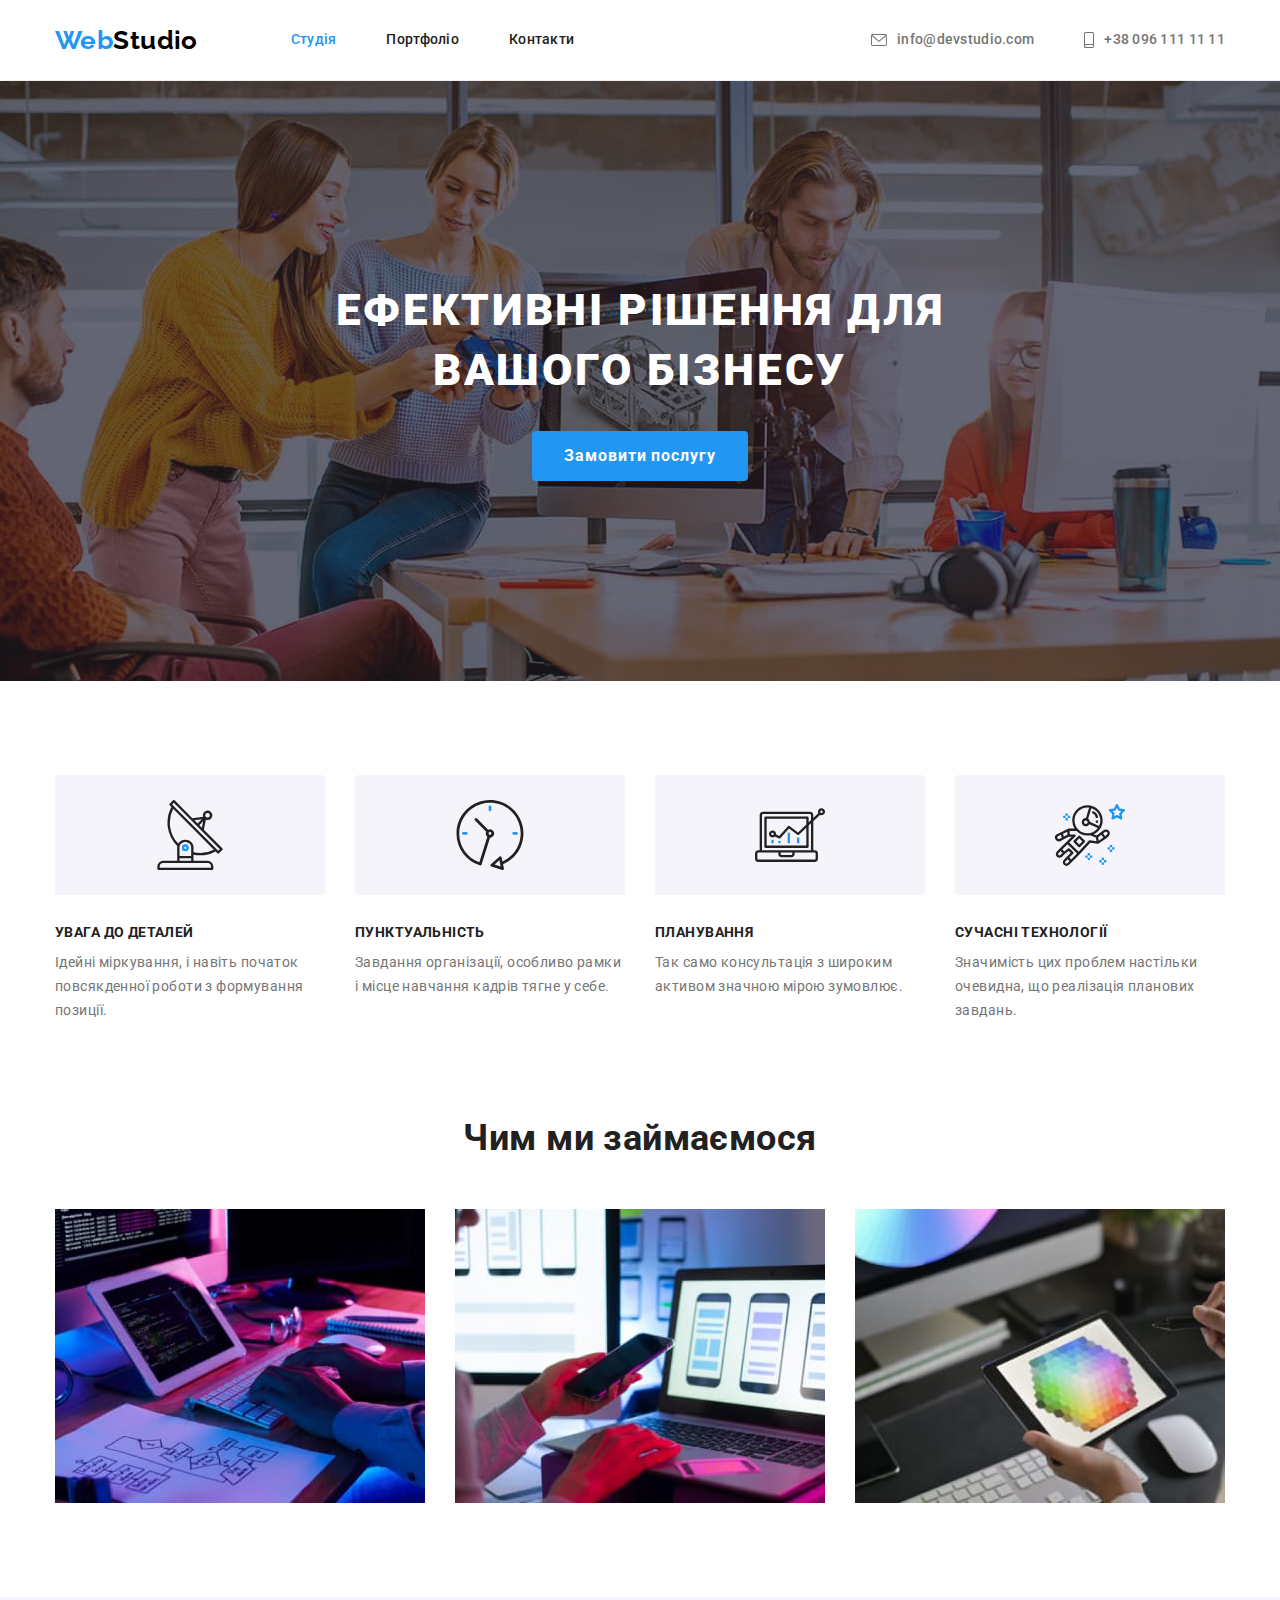
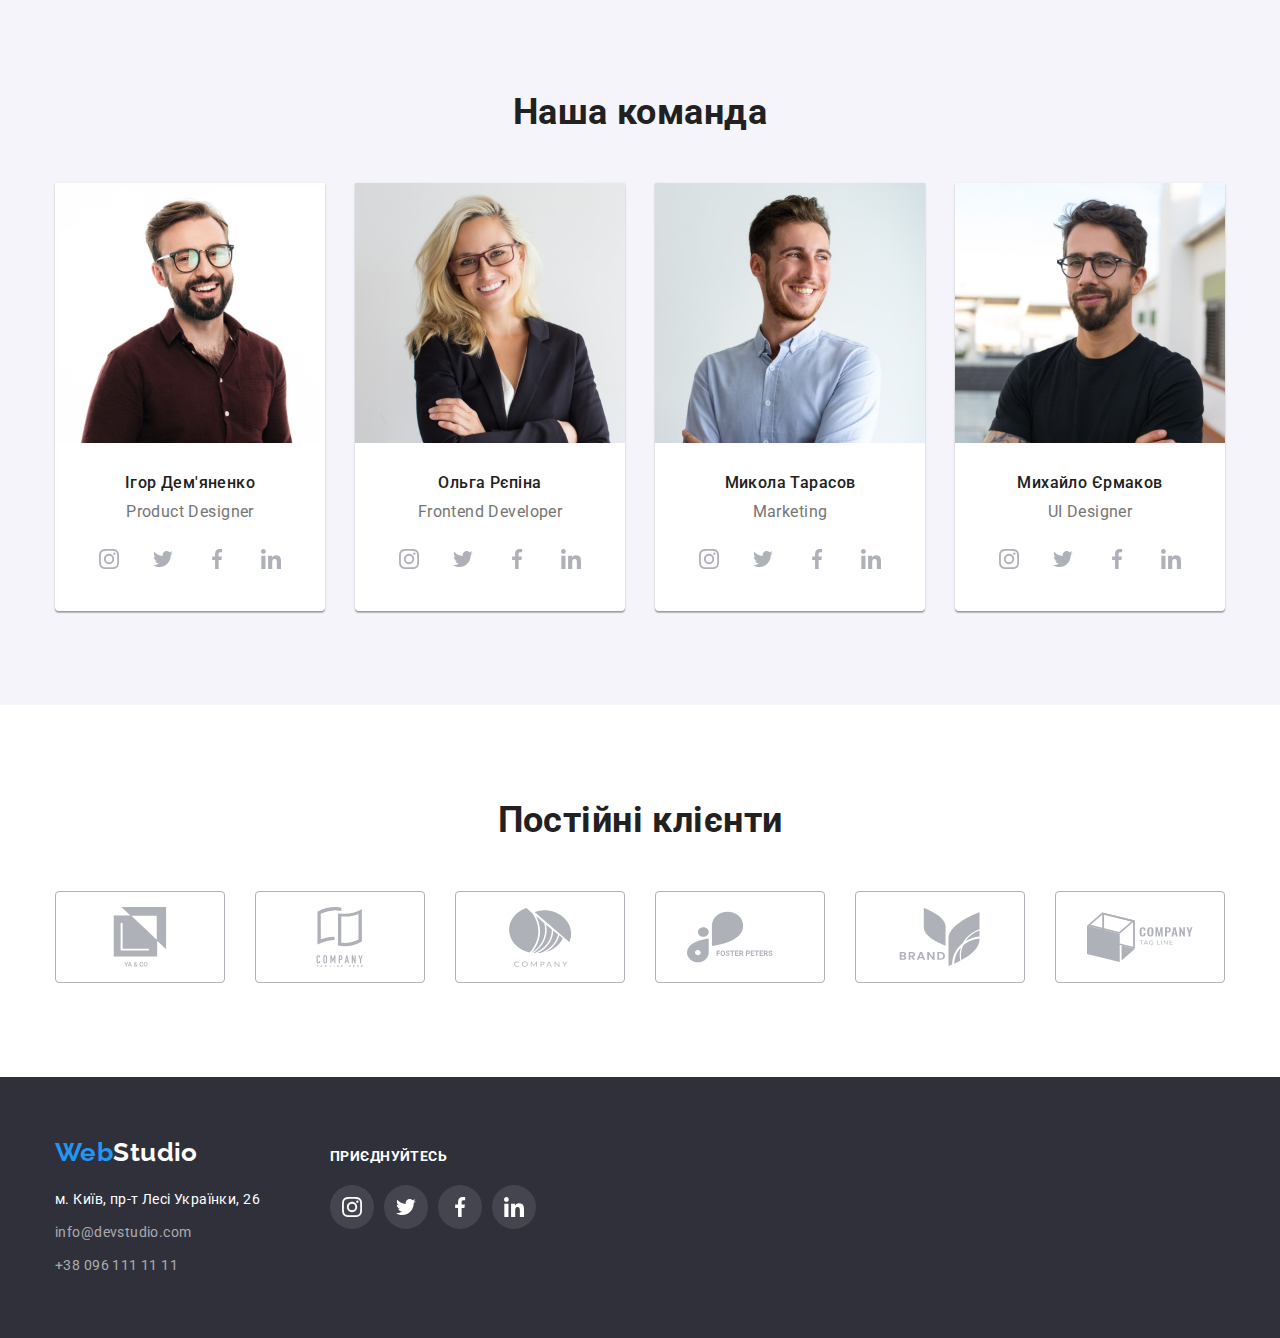
==== index.html @ 4e7d12f9 "Initial commit" ====
<!DOCTYPE html>
<html lang="uk">
  <head>
    <meta charset="UTF-8" />
    <meta http-equiv="X-UA-Compatible" content="IE=edge" />
    <meta name="viewport" content="width=device-width, initial-scale=1.0" />
    <title>WebStudio</title>
    <link
      rel="stylesheet"
      href="https://fonts.googleapis.com/css2?family=Raleway:wght@700&family=Roboto:wght@400;500;700;900&display=swap"
      rel="stylesheet"
    />
    <link
      rel="stylesheet"
      href="https://cdnjs.cloudflare.com/ajax/libs/modern-normalize/1.1.0/modern-normalize.min.css"
    />
    <link rel="stylesheet" href="./css/styles.css" />
  </head>
  <body>
    <header class="header-border">
      <div class="container header-line">
        <a class="link" href="./index.html" lang="en">
          <span class="logo">Web</span><span class="logo-studioheader">Studio</span></a
        >
        <nav class="nav-site">
          <ul class="nav-list list">
            <li class="item"><a href="./index.html" class="nav-link link current">Студія</a></li>
            <li class="item"><a href="./portfolio.html" class="nav-link link">Портфоліо</a></li>
            <li class="item"><a href="#" class="nav-link link">Контакти</a></li>
          </ul>
        </nav>

        <ul class="contacts list">
          <li class="item">
            <a href="mailto:info@devstudio.com" class="mail link">
              <svg class="mail-icon" width="16" height="12">
                <use href="./images/icons.svg#icon-post"></use>
              </svg>
              info@devstudio.com</a
            >
          </li>
          <li class="item">
            <a href="tel:+380961111111" class="tel link">
              <svg class="tel-icon" width="10" height="16">
                <use href="./images/icons.svg#icon-phone"></use>
              </svg>
              +38 096 111 11 11</a
            >
          </li>
        </ul>
      </div>
    </header>

    <main>
      <!-- Hero -->
      <section class="hero overlay">
        <div class="container">
          <h1 class="hero-title">Ефективні рішення для вашого бізнесу</h1>

          <button class="hero-btn" type="button">Замовити послугу</button>
        </div>
      </section>

      <!-- Наші переваги -->
      <section class="features section">
        <div class="container">
          <h2 class="visually-hidden">Наші переваги</h2>
          <ul class="features-list list">
            <li class="features-item">
              <div class="features-box">
                <svg class="features-icon" width="70" height="70">
                  <use href="./images/icons.svg#icon-antenna"></use>
                </svg>
              </div>
              <h3 class="features-title">Увага до деталей</h3>
              <p class="features-text">
                Ідейні міркування, і навіть початок повсякденної роботи з формування позиції.
              </p>
            </li>
            <li class="features-item">
              <div class="features-box">
                <svg class="features-icon" width="70" height="70">
                  <use href="./images/icons.svg#icon-clock"></use>
                </svg>
              </div>
              <h3 class="features-title">Пунктуальність</h3>
              <p class="features-text">
                Завдання організації, особливо рамки і місце навчання кадрів тягне у себе.
              </p>
            </li>
            <li class="features-item">
              <div class="features-box">
                <svg class="features-icon" width="70" height="70">
                  <use href="./images/icons.svg#icon-laptop"></use>
                </svg>
              </div>
              <h3 class="features-title">Планування</h3>
              <p class="features-text">
                Так само консультація з широким активом значною мірою зумовлює.
              </p>
            </li>
            <li class="features-item">
              <div class="features-box">
                <svg class="features-icon" width="70" height="70">
                  <use href="./images/icons.svg#icon-astronaut"></use>
                </svg>
              </div>
              <h3 class="features-title">Сучасні технології</h3>
              <p class="features-text">
                Значимість цих проблем настільки очевидна, що реалізація планових завдань.
              </p>
            </li>
          </ul>
        </div>
      </section>

      <!-- Чим ми займаємося -->
      <section class="work section">
        <div class="container">
          <h2 class="title">Чим ми займаємося</h2>
          <ul class="work-list list">
            <li>
              <img src="./images/site.jpg" alt="Створюємо сайти" width="370" height="294" />
            </li>
            <li>
              <img src="./images/app.jpg" alt="Створюємо додатки" width="370" height="294" />
            </li>
            <li>
              <img
                src="./images/color.jpg"
                alt="Підбираємо найкращий колір"
                width="370"
                height="294"
              />
            </li>
          </ul>
        </div>
      </section>

      <!-- Команда -->
      <section class="team section">
        <div class="container">
          <h2 class="title">Наша команда</h2>
          <ul class="team-list list">
            <li class="team-card">
              <img src="./images/product-designer.jpg" alt="Дизайнер" width="270" height="260" />
              <div class="card">
                <h3 class="team-name">Ігор Дем'яненко</h3>
                <p class="team-job" lang="en">Product Designer</p>
                <ul class="team-soc-list list">
                  <li class="team-soc-item">
                    <a href="" class="team-soc-link link">
                      <svg class="team-soc-icon" width="20" height="20">
                        <use href="./images/icons.svg#icon-instagram"></use>
                      </svg>
                    </a>
                  </li>
                  <li class="team-soc-item">
                    <a href="" class="team-soc-link link">
                      <svg class="team-soc-icon" width="20" height="20">
                        <use href="./images/icons.svg#icon-twitter"></use>
                      </svg>
                    </a>
                  </li>
                  <li class="team-soc-item">
                    <a href="" class="team-soc-link link">
                      <svg class="team-soc-icon" width="20" height="20">
                        <use href="./images/icons.svg#icon-facebook"></use>
                      </svg>
                    </a>
                  </li>
                  <li class="team-soc-item">
                    <a href="" class="team-soc-link link">
                      <svg class="team-soc-icon" width="20" height="20">
                        <use href="./images/icons.svg#icon-linkedin"></use>
                      </svg>
                    </a>
                  </li>
                </ul>
              </div>
            </li>
            <li class="team-card">
              <img src="./images/frontend.jpg" alt="Фронтенд-розробник" width="270" height="260" />
              <div class="card">
                <h3 class="team-name">Ольга Рєпіна</h3>
                <p class="team-job" lang="en">Frontend Developer</p>
                <ul class="team-soc-list list">
                  <li class="team-soc-item">
                    <a href="" class="team-soc-link link">
                      <svg class="team-soc-icon" width="20" height="20">
                        <use href="./images/icons.svg#icon-instagram"></use>
                      </svg>
                    </a>
                  </li>
                  <li class="team-soc-item">
                    <a href="" class="team-soc-link link">
                      <svg class="team-soc-icon" width="20" height="20">
                        <use href="./images/icons.svg#icon-twitter"></use>
                      </svg>
                    </a>
                  </li>
                  <li class="team-soc-item">
                    <a href="" class="team-soc-link link">
                      <svg class="team-soc-icon" width="20" height="20">
                        <use href="./images/icons.svg#icon-facebook"></use>
                      </svg>
                    </a>
                  </li>
                  <li class="team-soc-item">
                    <a href="" class="team-soc-link link">
                      <svg class="team-soc-icon" width="20" height="20">
                        <use href="./images/icons.svg#icon-linkedin"></use>
                      </svg>
                    </a>
                  </li>
                </ul>
              </div>
            </li>
            <li class="team-card">
              <img src="./images/marketing.jpg" alt="Маркетолог" width="270" height="260" />
              <div class="card">
                <h3 class="team-name">Микола Тарасов</h3>
                <p class="team-job" lang="en">Marketing</p>
                <ul class="team-soc-list list">
                  <li class="team-soc-item">
                    <a href="" class="team-soc-link link">
                      <svg class="team-soc-icon" width="20" height="20">
                        <use href="./images/icons.svg#icon-instagram"></use>
                      </svg>
                    </a>
                  </li>
                  <li class="team-soc-item">
                    <a href="" class="team-soc-link link">
                      <svg class="team-soc-icon" width="20" height="20">
                        <use href="./images/icons.svg#icon-twitter"></use>
                      </svg>
                    </a>
                  </li>
                  <li class="team-soc-item">
                    <a href="" class="team-soc-link link">
                      <svg class="team-soc-icon" width="20" height="20">
                        <use href="./images/icons.svg#icon-facebook"></use>
                      </svg>
                    </a>
                  </li>
                  <li class="team-soc-item">
                    <a href="" class="team-soc-link link">
                      <svg class="team-soc-icon" width="20" height="20">
                        <use href="./images/icons.svg#icon-linkedin"></use>
                      </svg>
                    </a>
                  </li>
                </ul>
              </div>
            </li>
            <li class="team-card">
              <img
                src="./images/ui-designer.jpg"
                alt="Дизайнер інтерфейсу"
                width="270"
                height="260"
              />
              <div class="card">
                <h3 class="team-name">Михайло Єрмаков</h3>
                <p class="team-job" lang="en">UI Designer</p>
                <ul class="team-soc-list list">
                  <li class="team-soc-item">
                    <a href="" class="team-soc-link link">
                      <svg class="team-soc-icon" width="20" height="20">
                        <use href="./images/icons.svg#icon-instagram"></use>
                      </svg>
                    </a>
                  </li>
                  <li class="team-soc-item">
                    <a href="" class="team-soc-link link">
                      <svg class="team-soc-icon" width="20" height="20">
                        <use href="./images/icons.svg#icon-twitter"></use>
                      </svg>
                    </a>
                  </li>
                  <li class="team-soc-item">
                    <a href="" class="team-soc-link link">
                      <svg class="team-soc-icon" width="20" height="20">
                        <use href="./images/icons.svg#icon-facebook"></use>
                      </svg>
                    </a>
                  </li>
                  <li class="team-soc-item">
                    <a href="" class="team-soc-link link">
                      <svg class="team-soc-icon" width="20" height="20">
                        <use href="./images/icons.svg#icon-linkedin"></use>
                      </svg>
                    </a>
                  </li>
                </ul>
              </div>
            </li>
          </ul>
        </div>
      </section>

      <section class="clients section">
        <div class="container">
          <h2 class="title">Постійні клієнти</h2>
          <ul class="clients-list list">
            <li class="clients-item">
              <a href="" class="clients-link link">
                <svg class="clients-icon" width="106" height="60">
                  <use href="./images/icons.svg#icon-ya"></use>
                </svg>
              </a>
            </li>
            <li class="clients-item">
              <a href="" class="clients-link link">
                <svg class="clients-icon" width="106" height="60">
                  <use href="./images/icons.svg#icon-tagline"></use>
                </svg>
              </a>
            </li>
            <li class="clients-item">
              <a href="" class="clients-link link">
                <svg class="clients-icon" width="106" height="60">
                  <use href="./images/icons.svg#icon-company"></use>
                </svg>
              </a>
            </li>
            <li class="clients-item">
              <a href="" class="clients-link link">
                <svg class="clients-icon" width="106" height="60">
                  <use href="./images/icons.svg#icon-foster"></use>
                </svg>
              </a>
            </li>
            <li class="clients-item">
              <a href="" class="clients-link link">
                <svg class="clients-icon" width="106" height="60">
                  <use href="./images/icons.svg#icon-brand"></use>
                </svg>
              </a>
            </li>
            <li class="clients-item">
              <a href="" class="clients-link link">
                <svg class="clients-icon" width="106" height="60">
                  <use href="./images/icons.svg#icon-tag"></use>
                </svg>
              </a>
            </li>
          </ul>
        </div>
      </section>
    </main>

    <footer class="footer">
      <div class="container footer-cotainer">
        <div>
          <a class="footer-logo link" href="./index.html" lang="en">
            <span class="logo">Web</span><span class="logo-studiofooter">Studio</span>
          </a>

          <address class="address">
            <ul class="list">
              <li class="address-item">
                <a
                  class="google link"
                  href="https://goo.gl/maps/4ZTm1igQ9A5BLG9d9"
                  target="_blank"
                  rel="noopener noreferrer nofollow"
                  >м. Київ, пр-т Лесі Українки, 26</a
                >
              </li>
              <li class="address-item">
                <a class="mail-address link" href="mailto:info@devstudio.com">info@devstudio.com</a>
              </li>
              <li class="address-item">
                <a class="tel-address link" href="tel:+380961111111">+38 096 111 11 11</a>
              </li>
            </ul>
          </address>
        </div>
        <div>
          <p class="subscribe">Приєднуйтесь</p>
          <ul class="footer-soc-list list">
            <li class="footer-soc-item">
              <a href="" class="footer-soc-link link">
                <svg class="footer-soc-icon" width="20" height="20">
                  <use href="./images/icons.svg#icon-instagram"></use>
                </svg>
              </a>
            </li>
            <li class="footer-soc-item">
              <a href="" class="footer-soc-link link">
                <svg class="footer-soc-icon" width="20" height="20">
                  <use href="./images/icons.svg#icon-twitter"></use>
                </svg>
              </a>
            </li>
            <li class="footer-soc-item">
              <a href="" class="footer-soc-link link">
                <svg class="footer-soc-icon" width="20" height="20">
                  <use href="./images/icons.svg#icon-facebook"></use>
                </svg>
              </a>
            </li>
            <li class="footer-soc-item">
              <a href="" class="footer-soc-link link">
                <svg class="footer-soc-icon" width="20" height="20">
                  <use href="./images/icons.svg#icon-linkedin"></use>
                </svg>
              </a>
            </li>
          </ul>
        </div>
      </div>
    </footer>
  </body>
</html>
---- css/styles.css ----
:root {
  --acctnt-color: #2196f3;
  --logo-studio-header-color: #000000;
  --title-black-color: #212121;
  --contacts-features-text-color: #757575;
  --hero-studio-footer-text-color: #ffffff;
  --hero-bcg-color-footer: #2f303a;
  --hero-button-active: #188ce8;
  --features-bcg-color: #f5f5f5;
  --team-bcg-color: #f5f4fa;
  --footer-contacts-color: rgba(255, 255, 255, 0.6);
  --border: #eeeeee;
  --soc-color: #afb1b8;
  --bcg-soc-footer: rgba(255, 255, 255, 0.1);
}

body {
  font-family: Roboto, sans-serif;
  background-color: var(--hero-studio-footer-text-color);
  color: var(--title-black-color);
  font-size: 14px;
  letter-spacing: 0.03em;
}

h1,
h2,
h3,
h4,
h5,
h6,
p {
  margin: 0;
}

img {
  display: block;
  max-width: 100%;
  height: auto;
}

button {
  display: block;
  cursor: pointer;
  border: none;
  border-radius: 4px;
}

.address {
  font-style: normal;
}

.list {
  padding: 0;
  margin: 0;

  list-style: none;
}

.link {
  text-decoration: none;
}

.section {
  padding-top: 94px;
  padding-bottom: 94px;
}

.container {
  width: 1200px;
  padding-left: 15px;
  padding-right: 15px;
  margin-left: auto;
  margin-right: auto;
}

/* header */

.header-border {
  border-bottom: 1px solid var(--border);
}

.header-line {
  display: flex;
  align-items: center;
}

.logo {
  color: var(--acctnt-color);
  font-family: Raleway, sans-serif;
  font-weight: 700;
  font-size: 26px;
  line-height: 1.19;
}

.logo-studioheader {
  color: var(--logo-studio-header-color);
  font-family: Raleway, sans-serif;
  font-weight: 700;
  font-size: 26px;
  line-height: 1.19;
}

.nav-site {
  margin-left: 93px;
}

.nav-list {
  display: flex;
  gap: 50px;
}

.nav-link {
  display: block;
  padding-top: 32px;
  padding-bottom: 32px;

  color: inherit;
  font-weight: 500;
  line-height: 1.14;
  letter-spacing: 0.02em;
}

.contacts {
  display: flex;
  margin-left: auto;
}

.contacts .item:not(:last-child) {
  margin-right: 50px;
}

.nav-link:hover,
.nav-link:focus,
.current,
.mail:hover,
.mail:focus,
.tel:hover,
.tel:focus {
  color: var(--acctnt-color);
}

.mail,
.tel {
  padding-top: 32px;
  padding-bottom: 32px;

  color: var(--contacts-features-text-color);
  font-weight: 500;
  line-height: 1.14;
  letter-spacing: 0.02em;
  display: flex;
  align-items: center;
}

.mail-icon {
  margin-right: 10px;
  fill: currentColor;
}

.tel-icon {
  margin-right: 10px;
  fill: currentColor;
}

/* Герой */

.hero {
  padding-top: 200px;
  padding-bottom: 200px;

  background-color: var(--hero-bcg-color-footer);
  text-align: center;
}

.overlay {
  max-width: 1600px;
  height: 600px;
  margin-left: auto;
  margin-right: auto;
  background-color: var(--hero-bcg-color-footer);
  background-image: linear-gradient(to right, rgba(47, 48, 58, 0.4), rgba(47, 48, 58, 0.4)),
    url('../images/hero.jpg');
  background-repeat: no-repeat;
  background-position: center;
  background-size: cover;
}

.hero-title {
  width: 696px;
  margin: 0 auto;
  margin-bottom: 30px;

  color: var(--hero-studio-footer-text-color);

  font-weight: 900;
  font-size: 44px;
  line-height: 1.36;
  letter-spacing: 0.06em;
  text-transform: uppercase;
}

.hero-btn {
  padding: 10px 32px;
  margin: 0 auto;

  background-color: var(--acctnt-color);
  color: var(--hero-studio-footer-text-color);
  font-family: inherit;
  font-weight: 700;
  font-size: 16px;
  line-height: 1.88;
  letter-spacing: 0.06em;
}

.hero-btn:hover,
.hero-btn:focus {
  background-color: var(--hero-button-active);
}

/* Наші переваги */

.visually-hidden {
  position: absolute;
  width: 1px;
  height: 1px;
  margin: -1px;
  border: 0;
  padding: 0;

  white-space: nowrap;
  clip-path: inset(100%);
  clip: rect(0 0 0 0);
  overflow: hidden;
}

.features-list {
  display: flex;
  gap: 30px;
}

.features-box {
  display: flex;
  align-items: center;
  justify-content: center;
  width: 270px;
  height: 120px;
  margin-bottom: 30px;
  border-radius: 4px;
  background-color: var(--team-bcg-color);
}

.features-title {
  margin-bottom: 10px;

  font-size: 14px;
  font-weight: 700;
  line-height: 1.14;
  text-transform: uppercase;
}

.features-text {
  color: var(--contacts-features-text-color);
  line-height: 1.71;
}

/* Чим ми займаємося*/

.work {
  padding-top: 0;
}

.title {
  margin-bottom: 50px;

  font-weight: 700;
  font-size: 36px;
  line-height: 1.17;
  text-align: center;
}

.work-list {
  display: flex;
  gap: 30px;
}

/* Команда */
.team {
  background-color: var(--team-bcg-color);
}

.team-list {
  display: flex;
  gap: 30px;
}
.team-card {
  box-shadow: 0px 1px 3px rgba(0, 0, 0, 0.12), 0px 1px 1px rgba(0, 0, 0, 0.14),
    0px 2px 1px rgba(0, 0, 0, 0.2);
  border-radius: 0px 0px 4px 4px;
  background-color: var(--hero-studio-footer-text-color);
}

.card {
  padding: 30px 0;
}

.team-name {
  margin-bottom: 10px;

  font-weight: 500;
  font-size: 16px;
  line-height: 1.19;
  text-align: center;
}

.team-job {
  margin-bottom: 16px;

  color: var(--contacts-features-text-color);
  font-size: 16px;
  line-height: 1.19;
  text-align: center;
}

.team-soc-list {
  display: flex;
  justify-content: center;
  gap: 10px;
}

.team-soc-item {
  width: 44px;
  height: 44px;
}

.team-soc-link {
  width: 100%;
  height: 100%;
  border-radius: 50%;
  display: flex;
  align-items: center;
  justify-content: center;
  color: var(--soc-color);
}

.team-soc-icon {
  fill: currentColor;
}

.team-soc-link:hover,
.team-soc-link:focus {
  background-color: var(--acctnt-color);
  color: var(--hero-studio-footer-text-color);
}

/* ---------НАШІ КЛІЄНТИ--------- */

.clients-list {
  display: flex;
  gap: 30px;
}

.clients-item {
  width: calc((100% - 150px) / 6);
  height: 92px;
}
.clients-link {
  width: 100%;
  height: 100%;
  border: 1px solid currentColor;
  border-radius: 4px;
  display: flex;
  align-items: center;
  justify-content: center;
  color: var(--soc-color);
}

.clients-icon {
  fill: currentColor;
}

.clients-link:hover,
.clients-link:focus {
  color: var(--acctnt-color);
}

/* Footer */

.footer {
  padding-top: 60px;
  padding-bottom: 60px;

  background-color: var(--hero-bcg-color-footer);
}

.footer-cotainer {
  display: flex;
  gap: 70px;
  align-items: baseline;
}

.footer-logo {
  display: inline-block;
  margin-bottom: 20px;
}

.logo-studiofooter {
  color: var(--hero-studio-footer-text-color);

  font-family: Raleway, sans-serif;
  font-weight: 700;
  font-size: 26px;
  line-height: 1.19;
}

.address-item:not(:last-child) {
  margin-bottom: 9px;
}

.google {
  display: inline-block;

  color: var(--hero-studio-footer-text-color);
  line-height: 1.71;
}

.mail-address,
.tel-address {
  display: inline-block;

  color: var(--footer-contacts-color);
  line-height: 1.71;
}

.google:hover,
.google:focus,
.mail-address:hover,
.mail-address:focus,
.tel-address:hover,
.tel-address:focus {
  color: var(--acctnt-color);
}

.subscribe {
  color: var(--hero-studio-footer-text-color);
  font-weight: 700;
  line-height: 1.14;
  text-transform: uppercase;
  margin-bottom: 20px;
}

.footer-soc-list {
  display: flex;
  justify-content: center;
  gap: 10px;
}

.footer-soc-item {
  width: 44px;
  height: 44px;
}

.footer-soc-link {
  width: 100%;
  height: 100%;
  border-radius: 50%;
  display: flex;
  align-items: center;
  justify-content: center;
  background-color: var(--bcg-soc-footer);
  color: var(--hero-studio-footer-text-color);
}

.footer-soc-icon {
  fill: currentColor;
}

.footer-soc-link:hover,
.footer-soc--link:focus {
  background-color: var(--acctnt-color);
}

/* ПОРТФОЛІО */

.button-list {
  display: flex;
  gap: 8px;
  justify-content: center;
  margin-bottom: 50px;
}

.button {
  padding: 6px 22px;

  background-color: var(--team-bcg-color);
  color: inherit;
  font-family: inherit;
  font-weight: 500;
  font-size: 16px;
  line-height: 1.62;
  letter-spacing: inherit;
}

.button.current,
.button:hover,
.button:focus {
  background-color: var(--acctnt-color);
  color: var(--hero-studio-footer-text-color);
  box-shadow: 0px 3px 1px rgba(0, 0, 0, 0.1), 0px 1px 2px rgba(0, 0, 0, 0.08),
    0px 2px 2px rgba(0, 0, 0, 0.12);
}

.working-list {
  display: flex;
  flex-wrap: wrap;
  gap: 30px;
}

.gallery-item {
  width: calc((100% - 60px) / 3);
}

.gallery-link {
  display: block;
}

.gallery-link:hover,
.gallery-link:focus {
  box-shadow: 0px 1px 1px rgba(0, 0, 0, 0.12), 0px 4px 4px rgba(0, 0, 0, 0.06),
    1px 4px 6px rgba(0, 0, 0, 0.16);
}

.projects {
  padding: 20px 24px;
  border-left: 1px solid var(--border);
  border-right: 1px solid var(--border);
  border-bottom: 1px solid var(--border);
}

.name-work {
  margin-bottom: 4px;

  color: var(--title-black-color);
  font-weight: 700;
  font-size: 18px;
  line-height: 2;
  letter-spacing: 0.06em;
}

.app {
  color: var(--contacts-features-text-color);
  font-weight: 400;
  font-size: 16px;
  line-height: 1.88;
  letter-spacing: 0.03em;
}
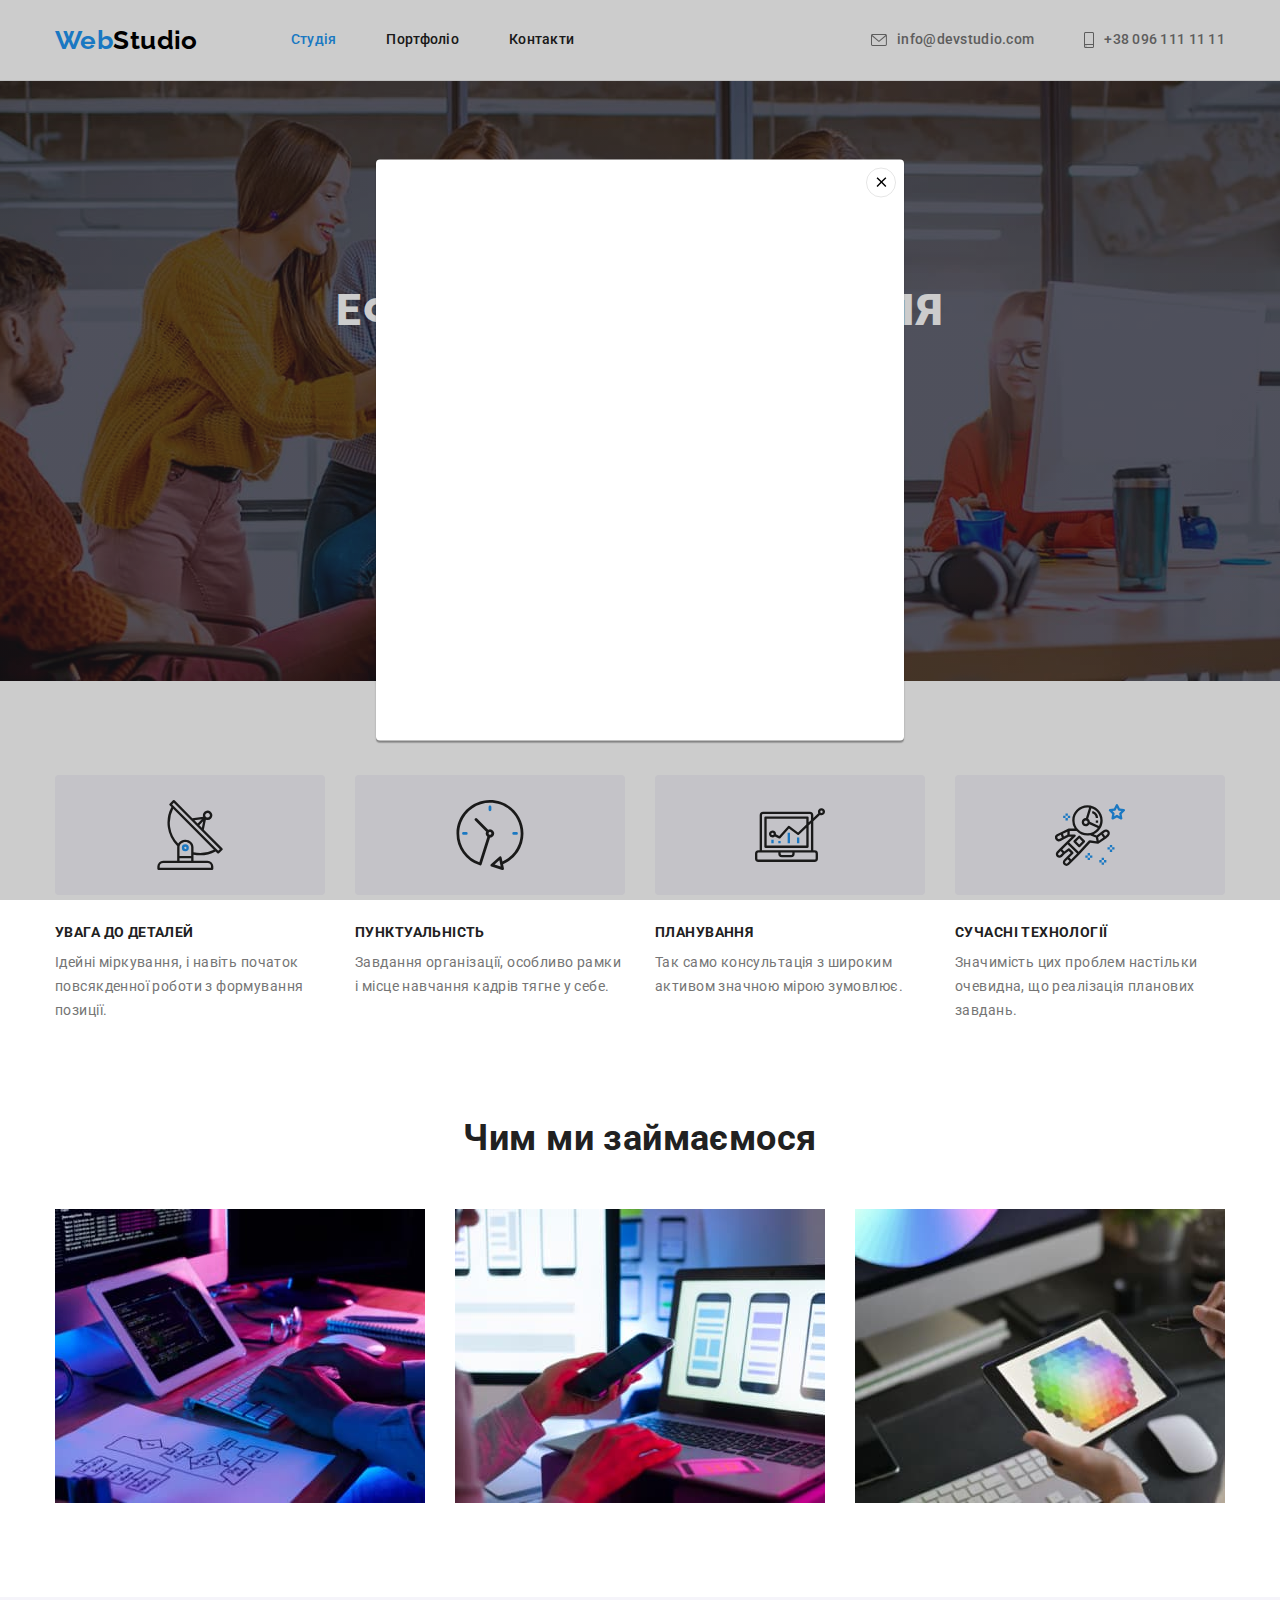
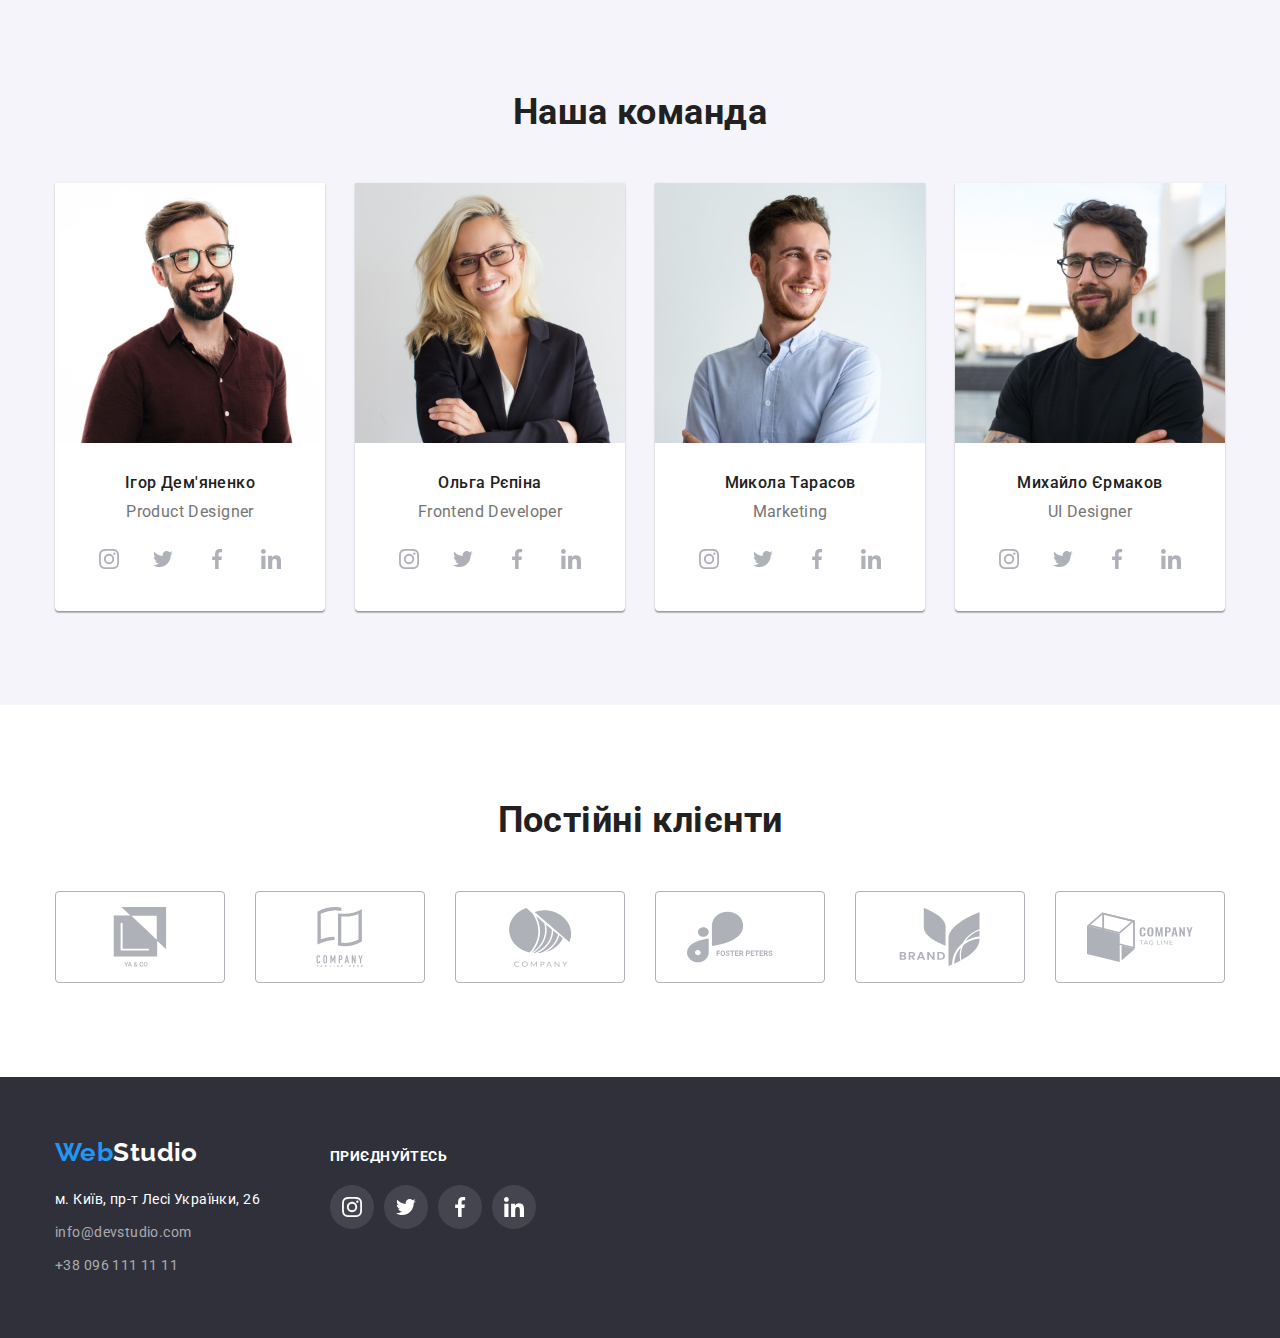
==== commit f9145160: "Текст для карки Портфоліо + модальне вікно" ====
--- a/index.html
+++ b/index.html
@@ -57,7 +57,7 @@
         <div class="container">
           <h1 class="hero-title">Ефективні рішення для вашого бізнесу</h1>
 
-          <button class="hero-btn" type="button">Замовити послугу</button>
+          <button class="hero-btn" type="button" data-modal-open>Замовити послугу</button>
         </div>
       </section>
 
@@ -412,5 +412,15 @@
         </div>
       </div>
     </footer>
+    <div class="backdrop" data-modal>
+      <div class="modal">
+        <button type="button" class="modal-close" data-modal-close>
+          <svg class="modal-close-icon" width="18" height="18">
+            <use href="./images/icons.svg#icon-close"></use>
+          </svg>
+        </button>
+      </div>
+    </div>
+    <script src="./js/modal.js"></script>
   </body>
 </html>
--- a/css/styles.css
+++ b/css/styles.css
@@ -12,6 +12,9 @@
   --border: #eeeeee;
   --soc-color: #afb1b8;
   --bcg-soc-footer: rgba(255, 255, 255, 0.1);
+  --bcg-overflow: rgba(33, 150, 243, 0.9);
+  --backdrop: rgba(0, 0, 0, 0.2);
+  --modal-border: rgba(0, 0, 0, 0.1);
 }
 
 body {
@@ -475,7 +478,7 @@
 }
 
 .footer-soc-link:hover,
-.footer-soc--link:focus {
+.footer-soc-link:focus {
   background-color: var(--acctnt-color);
 }
 
@@ -519,6 +522,11 @@
   width: calc((100% - 60px) / 3);
 }
 
+.gallery-item:hover .gallery-top-text,
+.gallery-item:focus .gallery-top-text {
+  transform: translateY(0);
+}
+
 .gallery-link {
   display: block;
 }
@@ -527,6 +535,26 @@
 .gallery-link:focus {
   box-shadow: 0px 1px 1px rgba(0, 0, 0, 0.12), 0px 4px 4px rgba(0, 0, 0, 0.06),
     1px 4px 6px rgba(0, 0, 0, 0.16);
+}
+
+.gallery-top-wrap {
+  position: relative;
+  overflow: hidden;
+}
+
+.gallery-top-text {
+  position: absolute;
+
+  top: 0;
+  padding: 63px 24px;
+  color: var(--hero-studio-footer-text-color);
+  background-color: var(--bcg-overflow);
+  font-weight: 400;
+  font-size: 18px;
+  line-height: 1.56;
+  height: 100%;
+  transform: translateY(100%);
+  transition: transform 250ms cubic-bezier(0.4, 0, 0.2, 1);
 }
 
 .projects {
@@ -553,3 +581,47 @@
   line-height: 1.88;
   letter-spacing: 0.03em;
 }
+
+.backdrop {
+  position: fixed;
+  top: 0;
+
+  width: 100%;
+  height: 100%;
+  background-color: var(--backdrop);
+}
+
+.modal {
+  position: absolute;
+  top: 50%;
+  left: 50%;
+  transform: translate(-50%, -50%);
+
+  width: 528px;
+  height: 581px;
+  background-color: var(--hero-studio-footer-text-color);
+  box-shadow: 0px 1px 3px rgba(0, 0, 0, 0.12), 0px 1px 1px rgba(0, 0, 0, 0.14),
+    0px 2px 1px rgba(0, 0, 0, 0.2);
+  border-radius: 4px;
+}
+
+.modal-close {
+  position: absolute;
+  top: 8px;
+  right: 8px;
+
+  width: 30px;
+  height: 30px;
+  background-color: transparent;
+  border: 1px solid var(--modal-border);
+  border-radius: 50%;
+  display: flex;
+  align-items: center;
+  justify-content: center;
+}
+
+.is-hidden {
+  opacity: 0;
+  visibility: hidden;
+  pointer-events: none;
+}
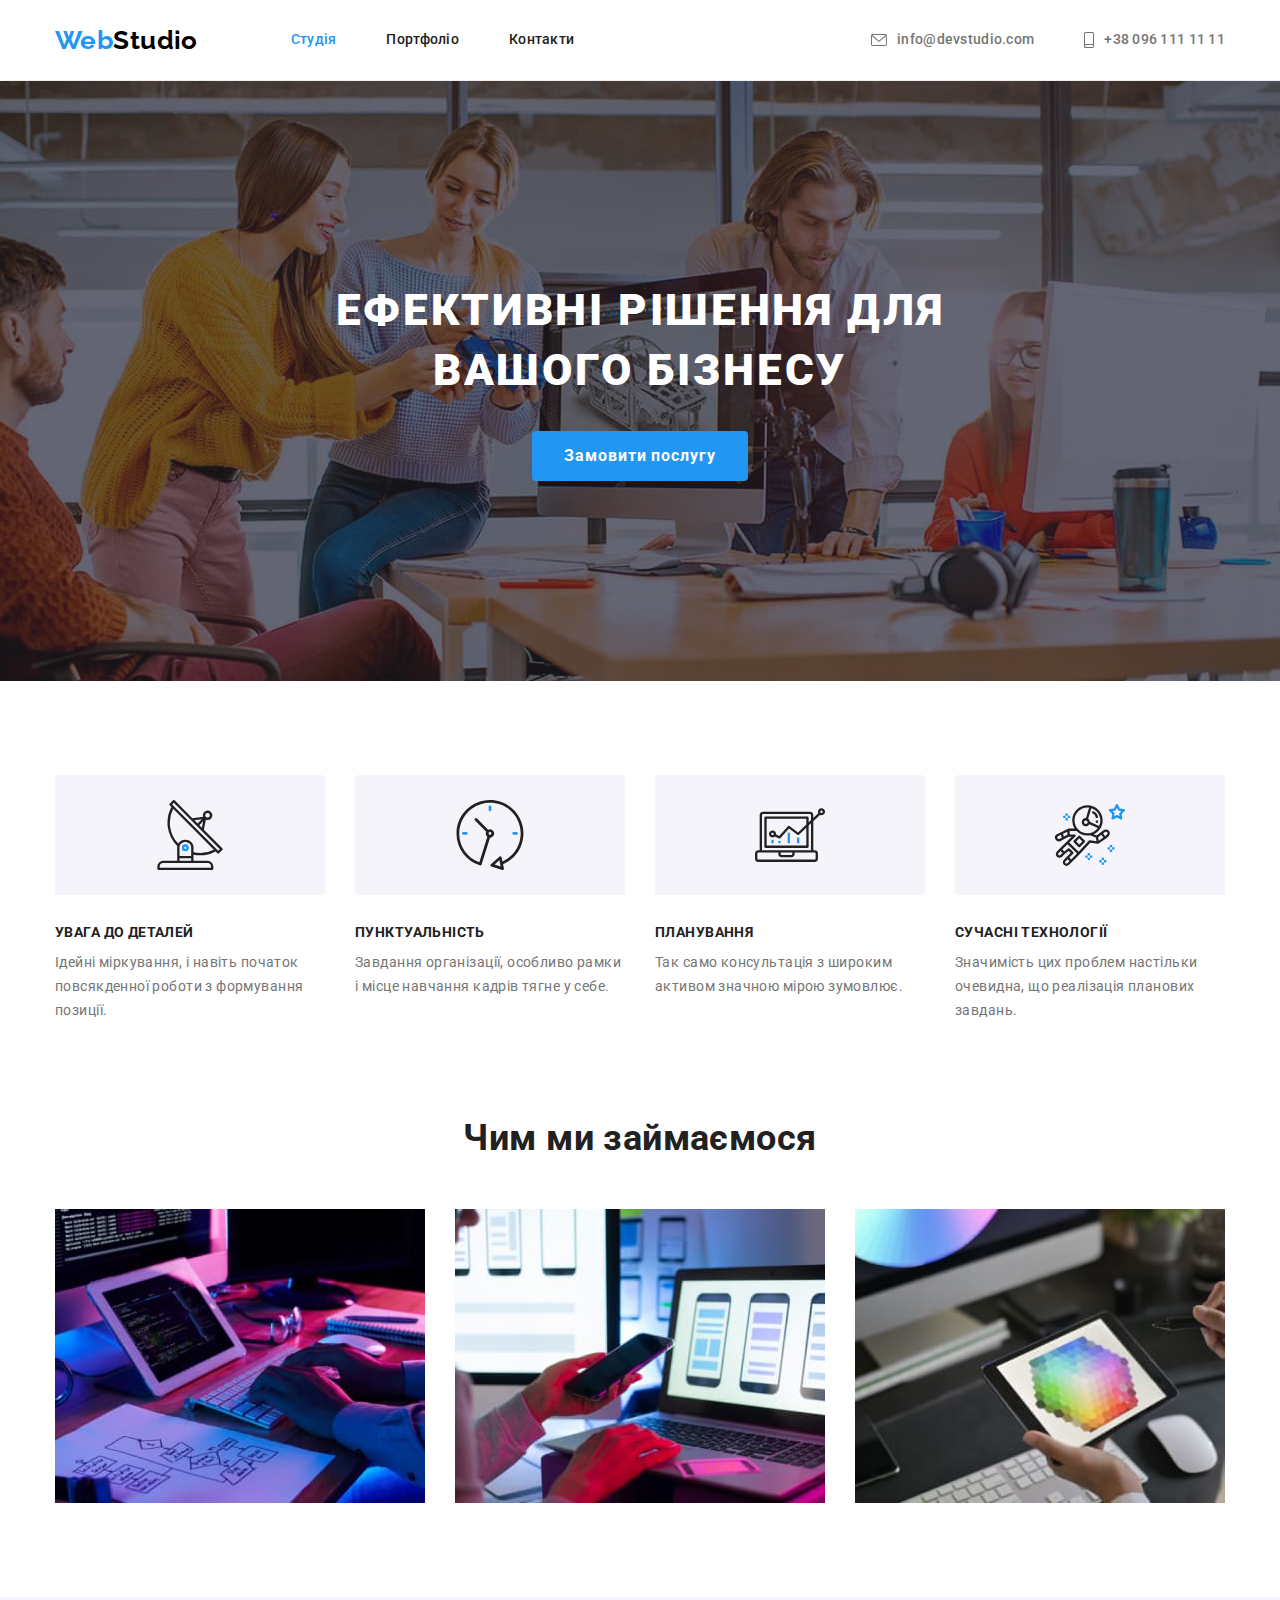
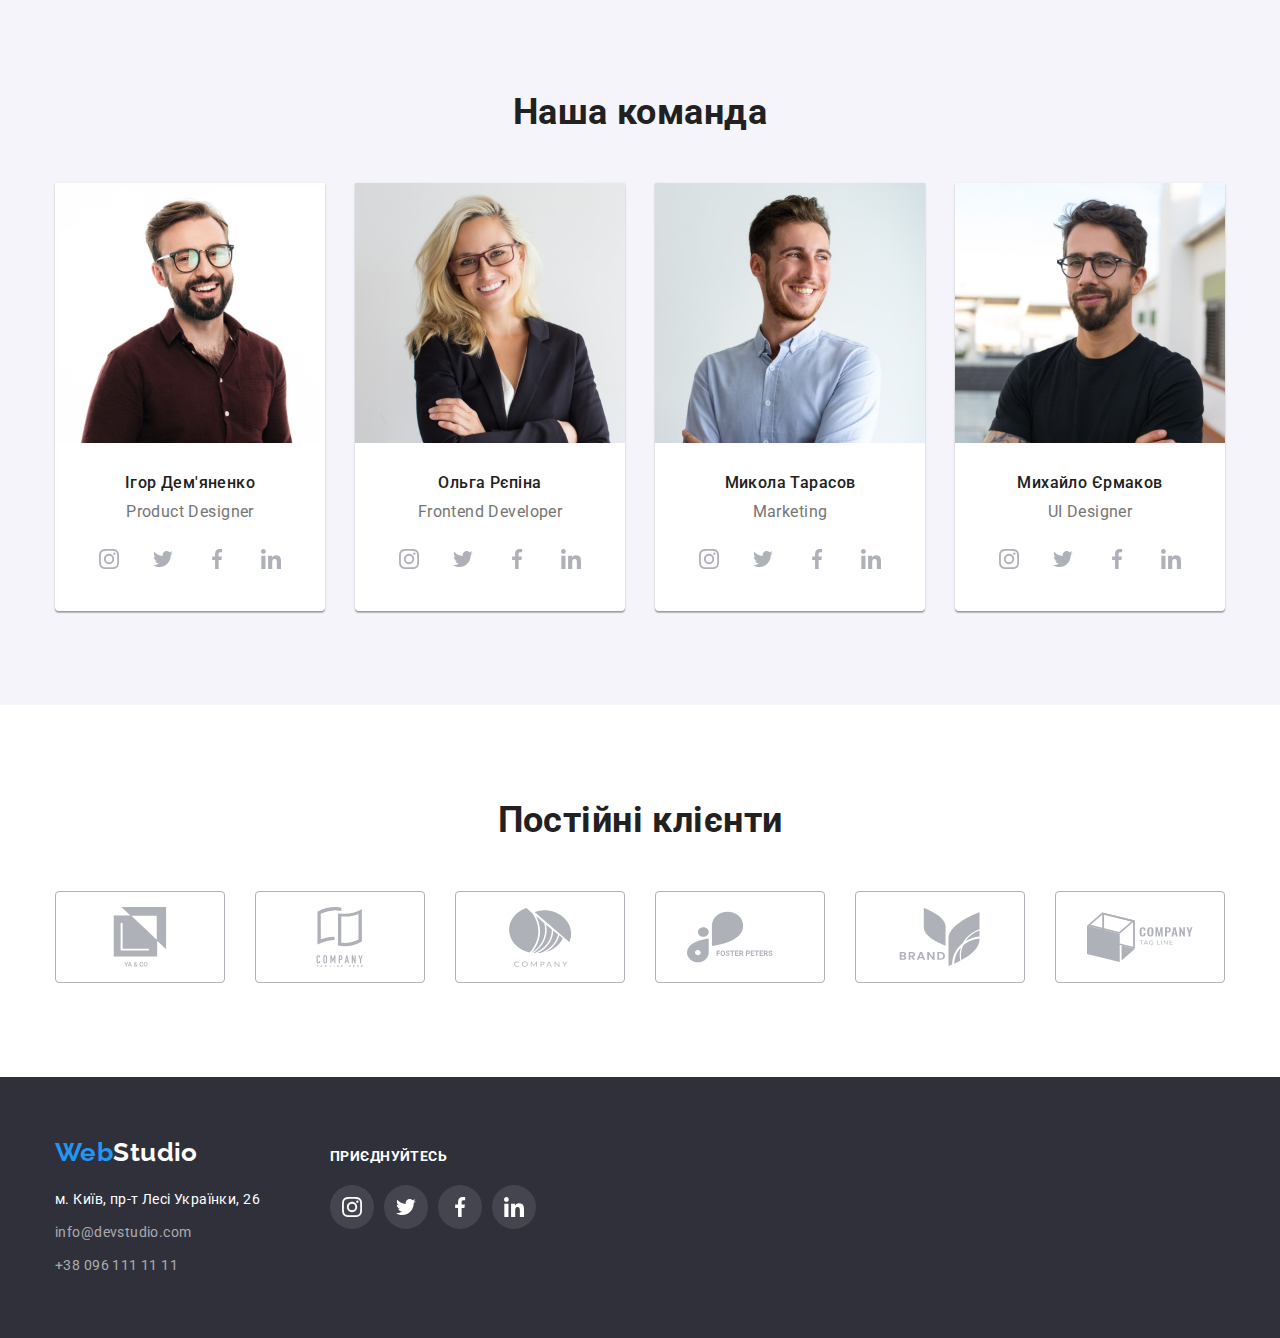
==== commit a63da2a5: "Доанімування модального вікна" ====
--- a/index.html
+++ b/index.html
@@ -412,7 +412,7 @@
         </div>
       </div>
     </footer>
-    <div class="backdrop" data-modal>
+    <div class="backdrop is-hidden" data-modal>
       <div class="modal">
         <button type="button" class="modal-close" data-modal-close>
           <svg class="modal-close-icon" width="18" height="18">
--- a/css/styles.css
+++ b/css/styles.css
@@ -589,6 +589,8 @@
   width: 100%;
   height: 100%;
   background-color: var(--backdrop);
+  transition: opacity 250ms cubic-bezier(0.4, 0, 0.2, 1),
+    visibility 250ms cubic-bezier(0.4, 0, 0.2, 1);
 }
 
 .modal {
@@ -603,6 +605,8 @@
   box-shadow: 0px 1px 3px rgba(0, 0, 0, 0.12), 0px 1px 1px rgba(0, 0, 0, 0.14),
     0px 2px 1px rgba(0, 0, 0, 0.2);
   border-radius: 4px;
+  transform: translate(-50%, -50%) scaleX(1);
+  transition: transform 250ms cubic-bezier(0.4, 0, 0.2, 1);
 }
 
 .modal-close {
@@ -625,3 +629,7 @@
   visibility: hidden;
   pointer-events: none;
 }
+
+.is-hidden .modal {
+  transform: translate(-50%, -50%) scaleX(0);
+}
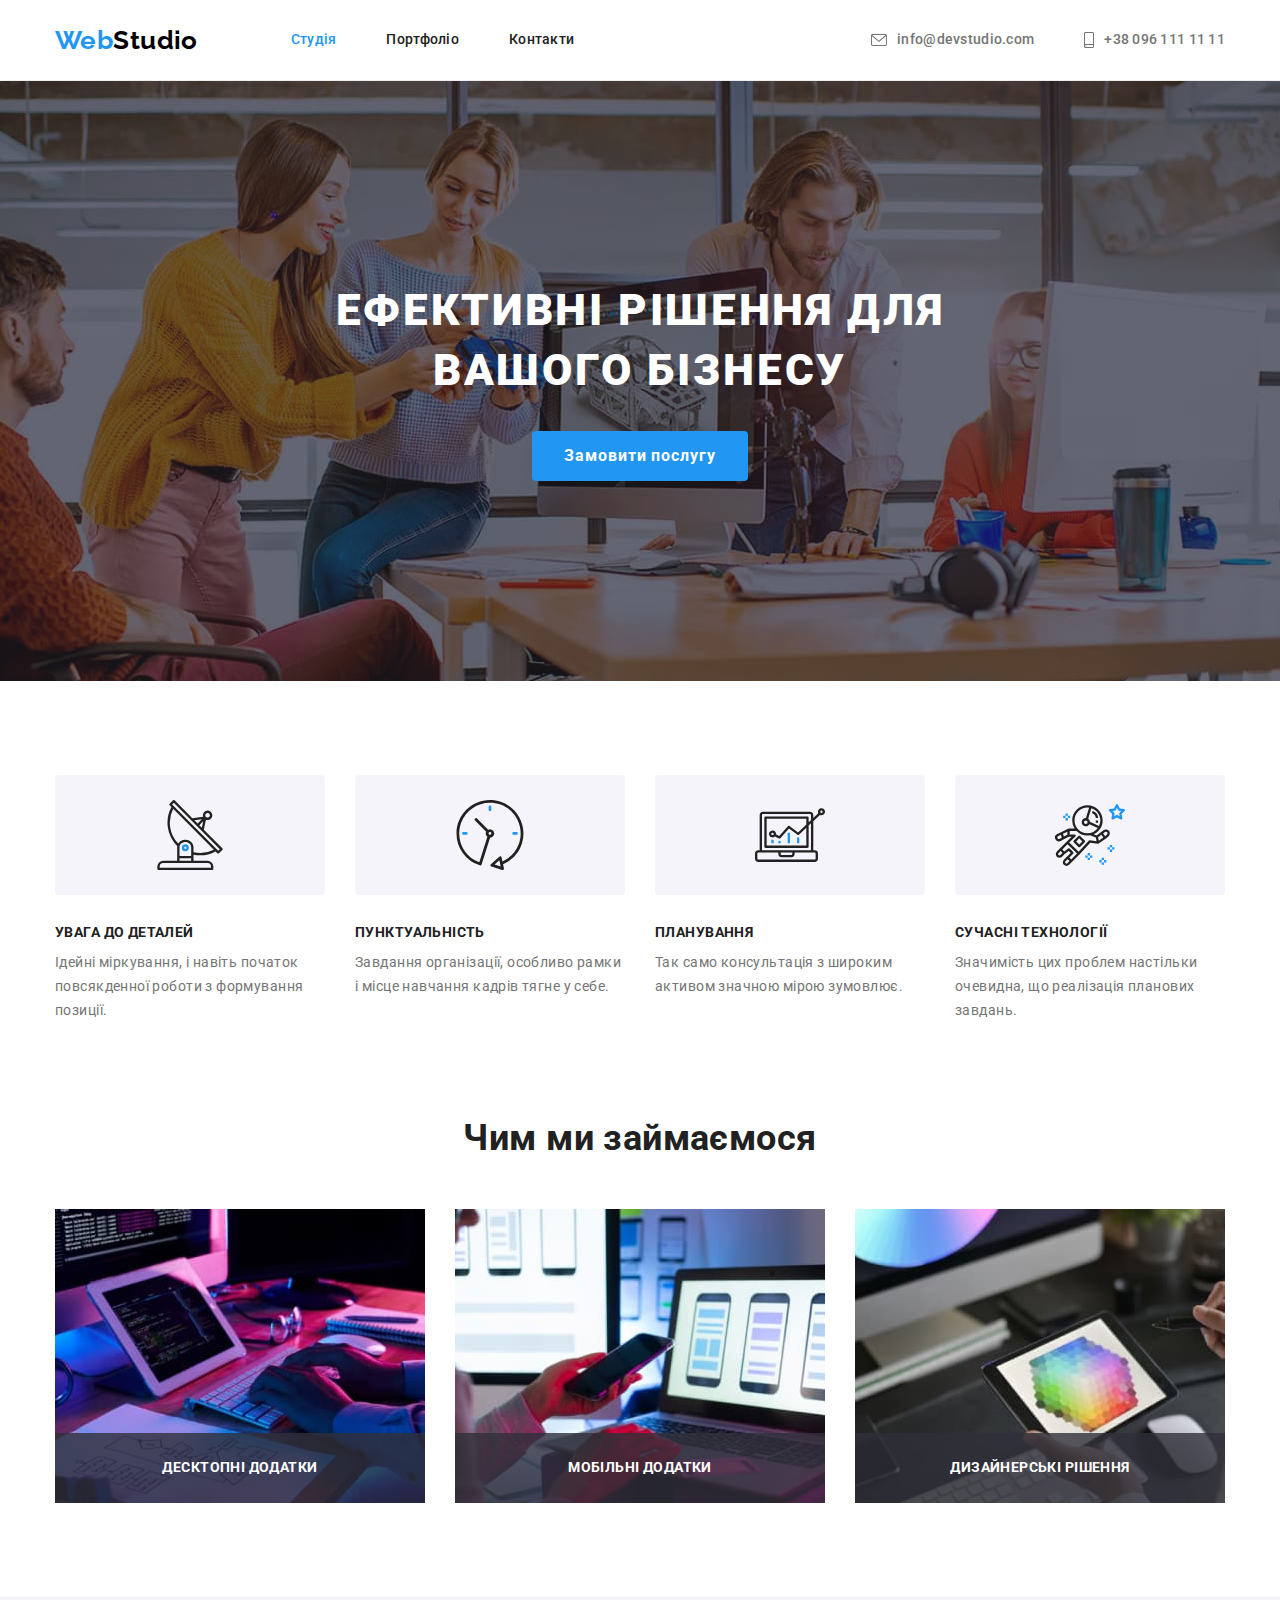
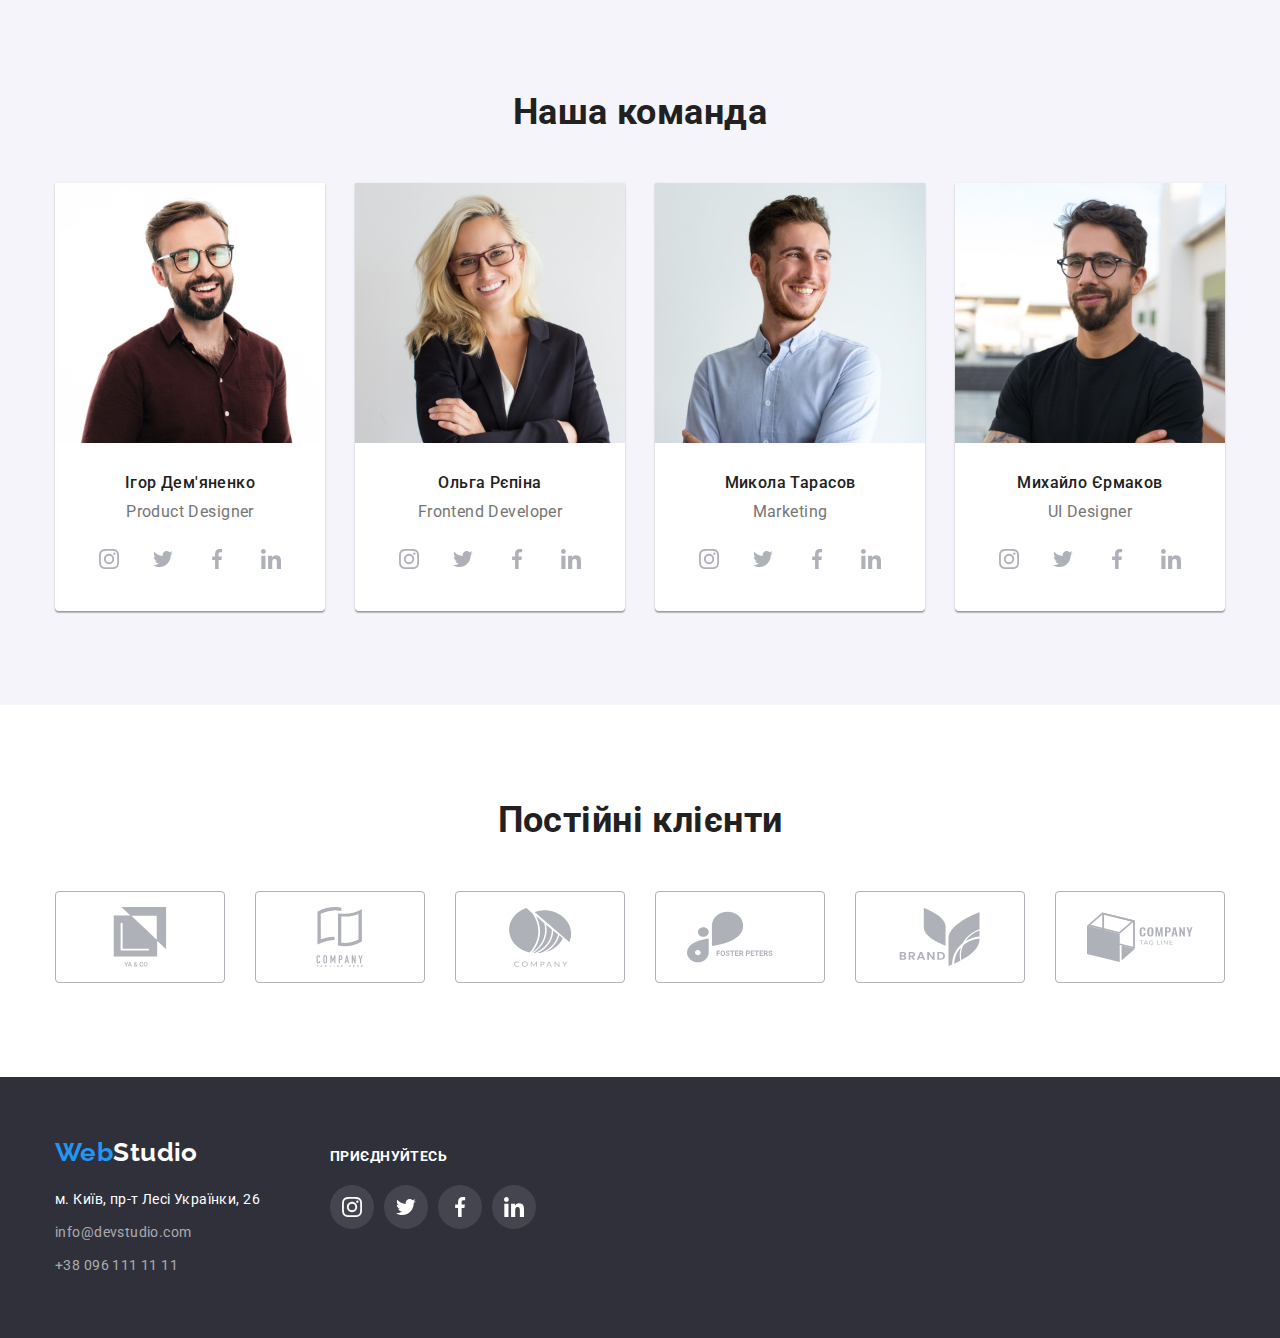
==== commit 48bd43f5: "Доробив секцію Чим ми займаємося" ====
--- a/index.html
+++ b/index.html
@@ -119,19 +119,24 @@
         <div class="container">
           <h2 class="title">Чим ми займаємося</h2>
           <ul class="work-list list">
-            <li>
+            <li class="work-item">
               <img src="./images/site.jpg" alt="Створюємо сайти" width="370" height="294" />
-            </li>
-            <li>
+              <p class="work-list-text">Десктопні додатки</p>
+            </li>
+
+            <li class="work-item">
               <img src="./images/app.jpg" alt="Створюємо додатки" width="370" height="294" />
-            </li>
-            <li>
+              <p class="work-list-text">Мобільні додатки</p>
+            </li>
+
+            <li class="work-item">
               <img
                 src="./images/color.jpg"
                 alt="Підбираємо найкращий колір"
                 width="370"
                 height="294"
               />
+              <p class="work-list-text">Дизайнерські рішення</p>
             </li>
           </ul>
         </div>
--- a/css/styles.css
+++ b/css/styles.css
@@ -15,6 +15,7 @@
   --bcg-overflow: rgba(33, 150, 243, 0.9);
   --backdrop: rgba(0, 0, 0, 0.2);
   --modal-border: rgba(0, 0, 0, 0.1);
+  --work-bcg-text: rgba(47, 48, 58, 0.8);
 }
 
 body {
@@ -286,6 +287,26 @@
   gap: 30px;
 }
 
+.work-item {
+  position: relative;
+}
+
+.work-list-text {
+  position: absolute;
+  bottom: 0;
+
+  width: 370px;
+  height: 70px;
+  color: var(--hero-studio-footer-text-color);
+  background-color: var(--work-bcg-text);
+  font-weight: 700;
+  line-height: 1.14;
+  text-transform: uppercase;
+  display: flex;
+  align-items: center;
+  justify-content: center;
+}
+
 /* Команда */
 .team {
   background-color: var(--team-bcg-color);
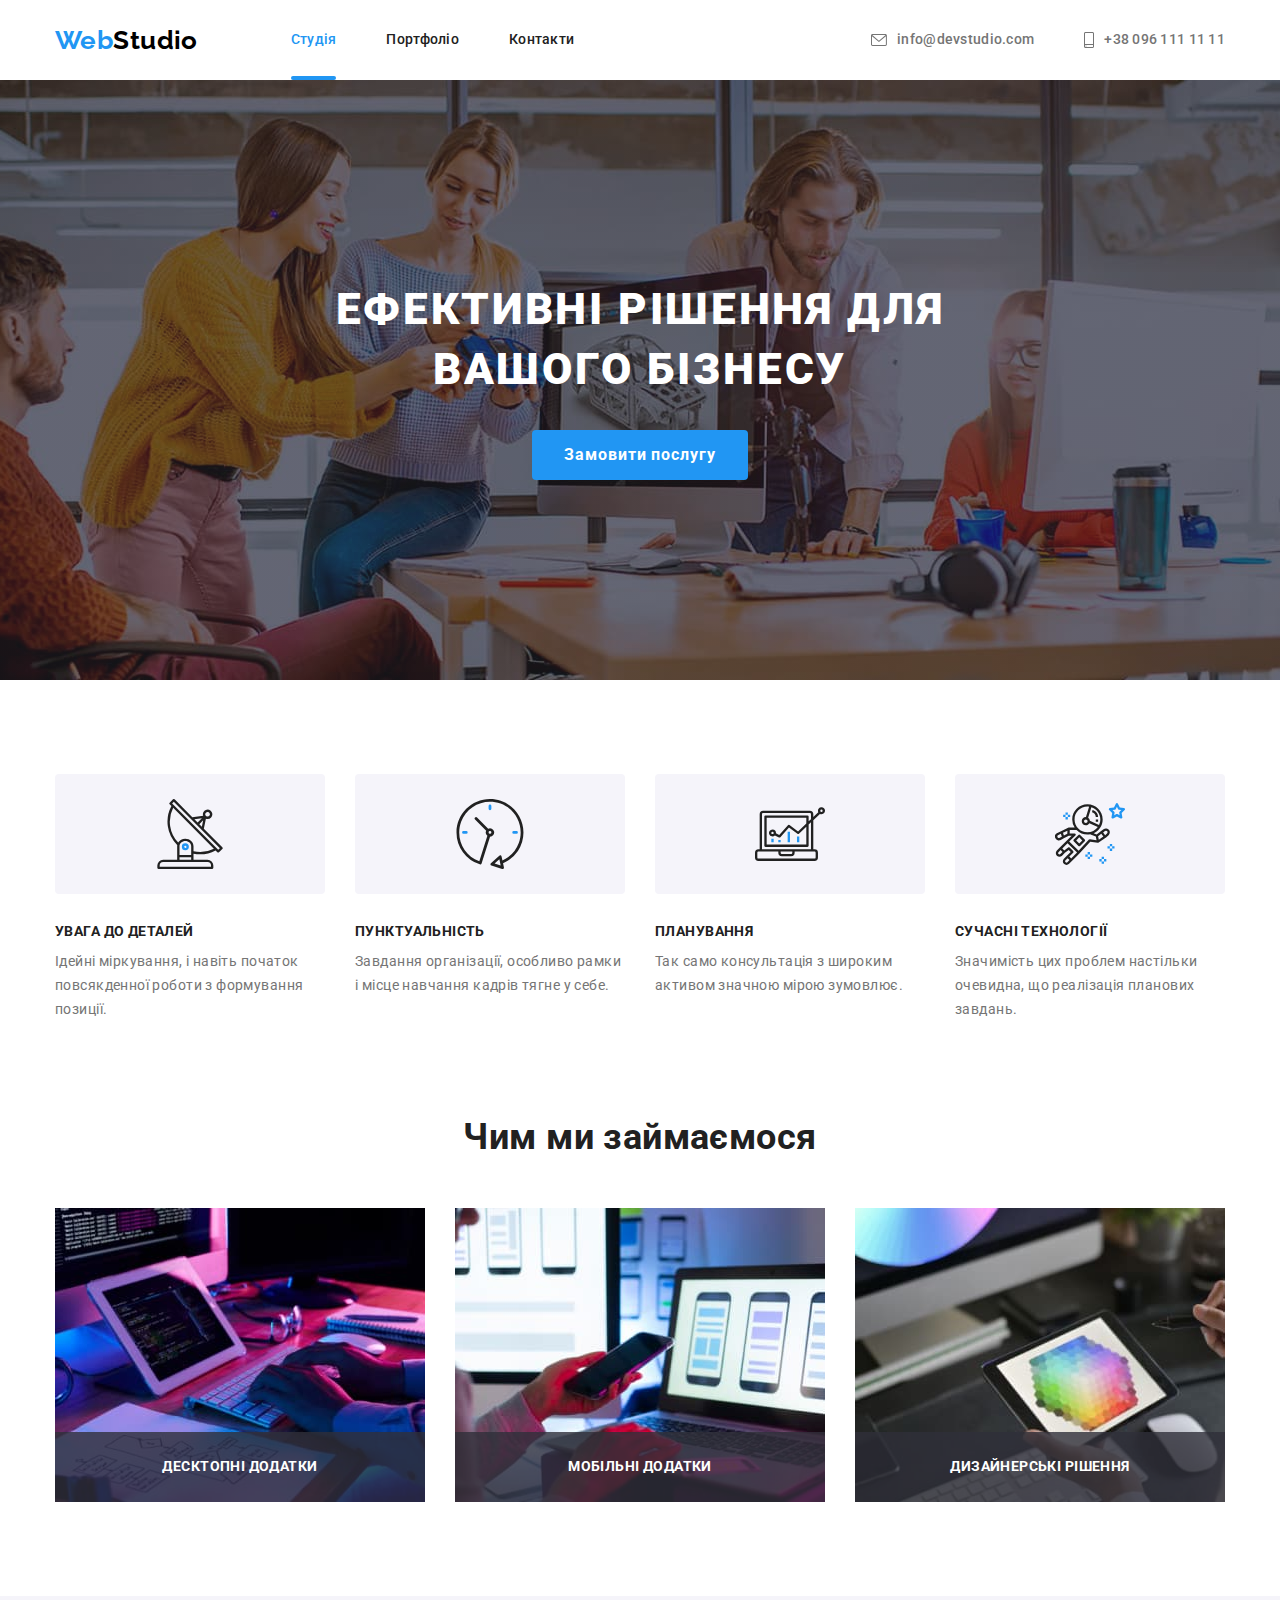
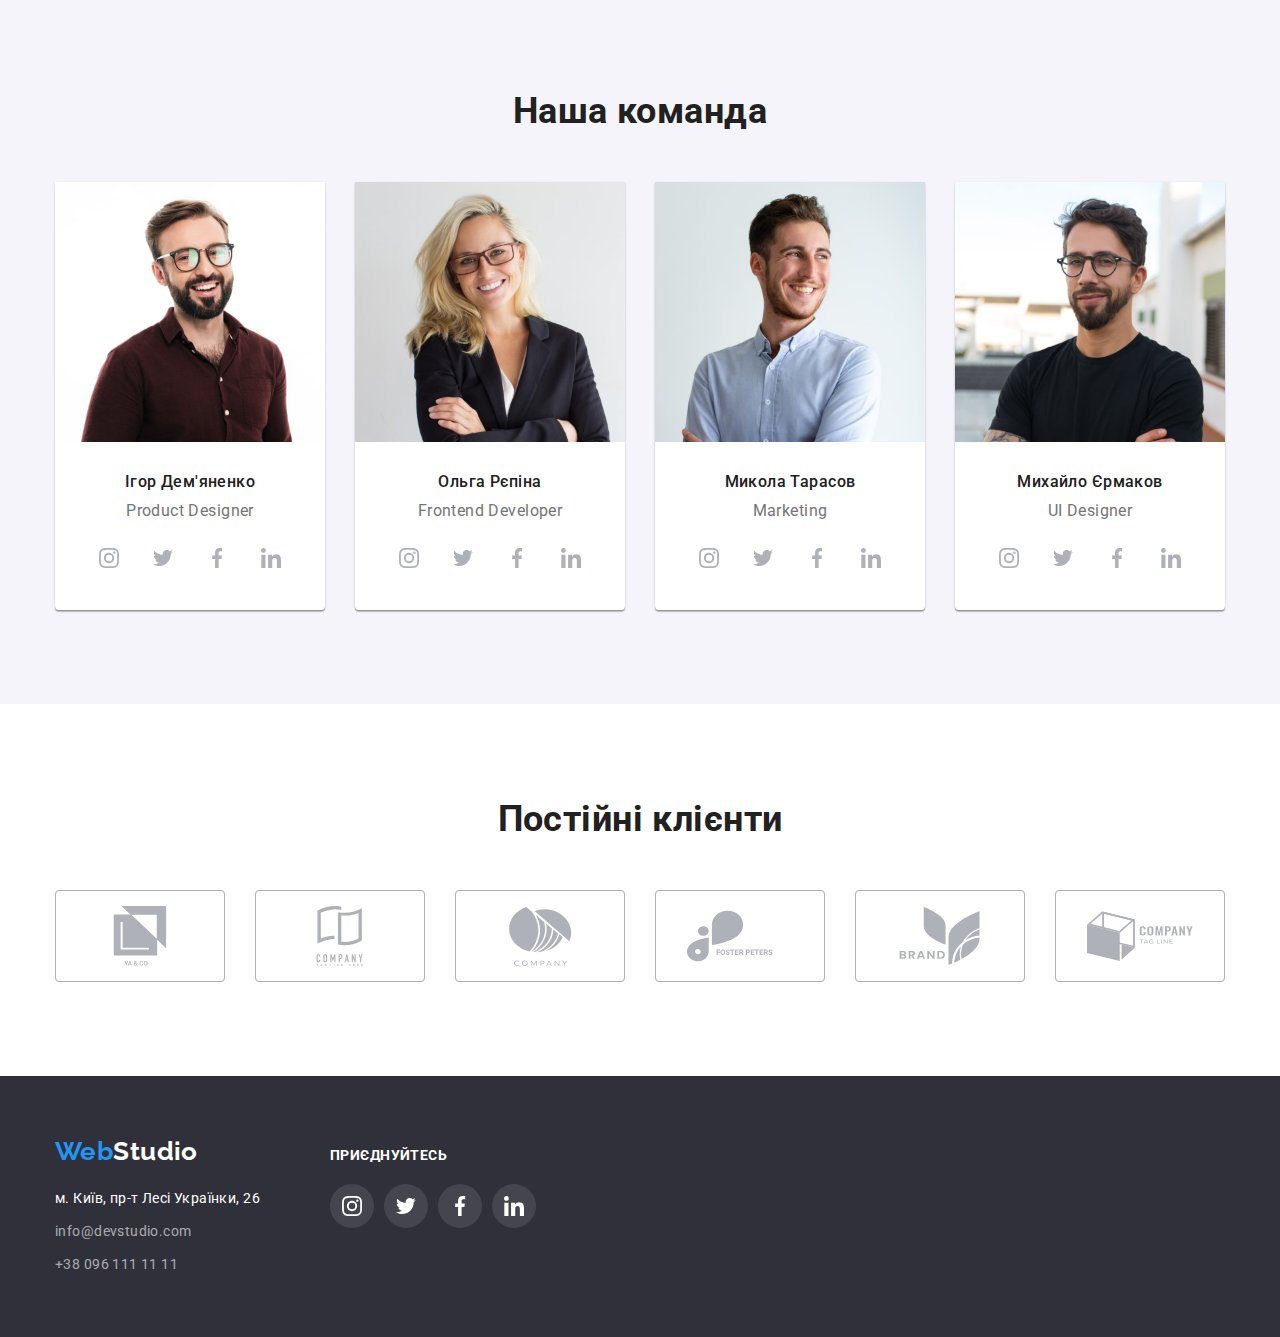
==== commit b67ab80c: "Додав підкреслення на активну сторінку" ====
--- a/index.html
+++ b/index.html
@@ -17,16 +17,20 @@
     <link rel="stylesheet" href="./css/styles.css" />
   </head>
   <body>
-    <header class="header-border">
+    <header>
       <div class="container header-line">
         <a class="link" href="./index.html" lang="en">
           <span class="logo">Web</span><span class="logo-studioheader">Studio</span></a
         >
         <nav class="nav-site">
           <ul class="nav-list list">
-            <li class="item"><a href="./index.html" class="nav-link link current">Студія</a></li>
-            <li class="item"><a href="./portfolio.html" class="nav-link link">Портфоліо</a></li>
-            <li class="item"><a href="#" class="nav-link link">Контакти</a></li>
+            <li class="nav-list-item">
+              <a href="./index.html" class="nav-link link current">Студія</a>
+            </li>
+            <li class="nav-list-item">
+              <a href="./portfolio.html" class="nav-link link">Портфоліо</a>
+            </li>
+            <li class="nav-list-item"><a href="#" class="nav-link link">Контакти</a></li>
           </ul>
         </nav>
 
--- a/css/styles.css
+++ b/css/styles.css
@@ -16,6 +16,7 @@
   --backdrop: rgba(0, 0, 0, 0.2);
   --modal-border: rgba(0, 0, 0, 0.1);
   --work-bcg-text: rgba(47, 48, 58, 0.8);
+  --timing-function: cubic-bezier(0.4, 0, 0.2, 1);
 }
 
 body {
@@ -122,6 +123,22 @@
   font-weight: 500;
   line-height: 1.14;
   letter-spacing: 0.02em;
+  transition: color 250ms var(--timing-function);
+
+  position: relative;
+}
+
+.nav-link.current::after {
+  content: '';
+
+  position: absolute;
+  bottom: 0;
+
+  display: block;
+  width: 100%;
+  height: 4px;
+  background-color: var(--acctnt-color);
+  border-radius: 2px;
 }
 
 .contacts {
@@ -154,6 +171,7 @@
   letter-spacing: 0.02em;
   display: flex;
   align-items: center;
+  transition: color 250ms var(--timing-function);
 }
 
 .mail-icon {
@@ -214,6 +232,7 @@
   font-size: 16px;
   line-height: 1.88;
   letter-spacing: 0.06em;
+  transition: background-color 250ms var(--timing-function);
 }
 
 .hero-btn:hover,
@@ -364,6 +383,7 @@
   align-items: center;
   justify-content: center;
   color: var(--soc-color);
+  transition: color 250ms var(--timing-function), background-color 250ms var(--timing-function);
 }
 
 .team-soc-icon {
@@ -396,6 +416,7 @@
   align-items: center;
   justify-content: center;
   color: var(--soc-color);
+  transition: color 250ms var(--timing-function), border 250ms var(--timing-function);
 }
 
 .clients-icon {
@@ -445,6 +466,7 @@
 
   color: var(--hero-studio-footer-text-color);
   line-height: 1.71;
+  transition: color 250ms var(--timing-function);
 }
 
 .mail-address,
@@ -453,6 +475,7 @@
 
   color: var(--footer-contacts-color);
   line-height: 1.71;
+  transition: color 250ms var(--timing-function);
 }
 
 .google:hover,
@@ -492,6 +515,7 @@
   justify-content: center;
   background-color: var(--bcg-soc-footer);
   color: var(--hero-studio-footer-text-color);
+  transition: background-color 250ms var(--timing-function);
 }
 
 .footer-soc-icon {
@@ -522,6 +546,8 @@
   font-size: 16px;
   line-height: 1.62;
   letter-spacing: inherit;
+  transition: color 250ms var(--timing-function), background-color 250ms var(--timing-function),
+    box-shadow 250ms var(--timing-function);
 }
 
 .button.current,
@@ -543,13 +569,9 @@
   width: calc((100% - 60px) / 3);
 }
 
-.gallery-item:hover .gallery-top-text,
-.gallery-item:focus .gallery-top-text {
-  transform: translateY(0);
-}
-
 .gallery-link {
   display: block;
+  transition: box-shadow 250ms var(--timing-function);
 }
 
 .gallery-link:hover,
@@ -575,7 +597,12 @@
   line-height: 1.56;
   height: 100%;
   transform: translateY(100%);
-  transition: transform 250ms cubic-bezier(0.4, 0, 0.2, 1);
+  transition: transform 250ms var(--timing-function);
+}
+
+.gallery-item:hover .gallery-top-text,
+.gallery-item:focus .gallery-top-text {
+  transform: translateY(0);
 }
 
 .projects {
@@ -610,8 +637,7 @@
   width: 100%;
   height: 100%;
   background-color: var(--backdrop);
-  transition: opacity 250ms cubic-bezier(0.4, 0, 0.2, 1),
-    visibility 250ms cubic-bezier(0.4, 0, 0.2, 1);
+  transition: opacity 250ms var(--timing-function), visibility 250ms var(--timing-function);
 }
 
 .modal {
@@ -627,7 +653,7 @@
     0px 2px 1px rgba(0, 0, 0, 0.2);
   border-radius: 4px;
   transform: translate(-50%, -50%) scaleX(1);
-  transition: transform 250ms cubic-bezier(0.4, 0, 0.2, 1);
+  transition: transform 250ms var(--timing-function);
 }
 
 .modal-close {
